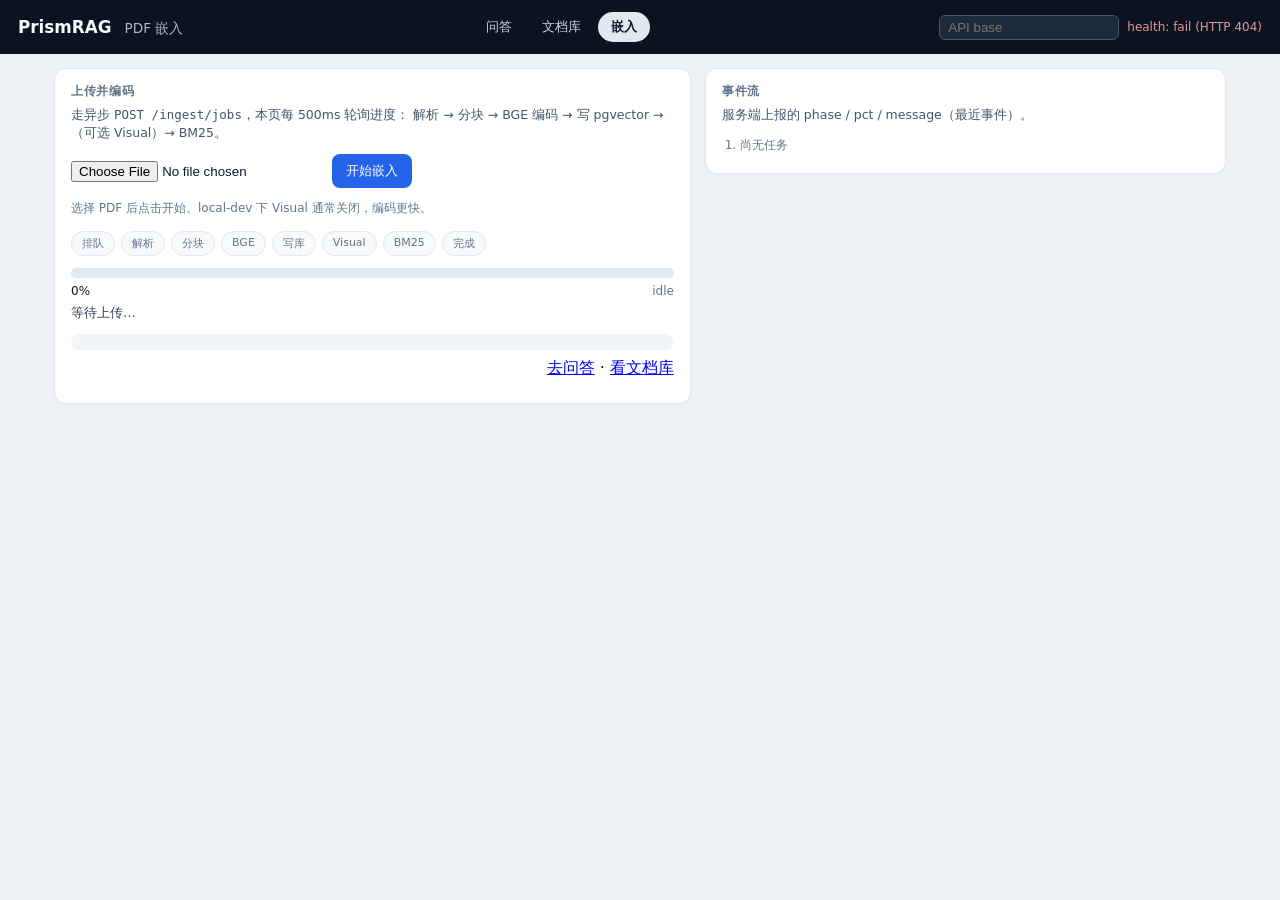
==== static/demo/embed.html @ 08e40cb4 "feat(demo): documents library page + live embed progress Add GET /documents for corpus listing, asyn" ====
<!DOCTYPE html>
<html lang="zh-CN">
<head>
  <meta charset="utf-8" />
  <meta name="viewport" content="width=device-width, initial-scale=1" />
  <title>嵌入 · PrismRAG Demo</title>
  <link rel="stylesheet" href="styles.css" />
</head>
<body>
  <header class="topbar">
    <div class="brand">
      <strong>PrismRAG</strong>
      <span>PDF 嵌入</span>
    </div>
    <nav id="main-nav" class="main-nav" aria-label="Demo pages"></nav>
    <div class="top-right">
      <input id="api-base" class="api-base" type="text" placeholder="API base" value="" title="Empty = same origin" aria-label="API base" />
      <span id="health" class="health">health: —</span>
    </div>
  </header>
  <div id="error" class="error-bar" role="alert"></div>

  <main class="page layout-embed">
    <section class="panel">
      <h2>上传并编码</h2>
      <p class="panel-hint">
        走异步 <code>POST /ingest/jobs</code>，本页每 500ms 轮询进度：
        解析 → 分块 → BGE 编码 → 写 pgvector →（可选 Visual）→ BM25。
      </p>
      <div class="upload-row">
        <input type="file" id="pdf-file" accept="application/pdf,.pdf" aria-label="PDF" />
        <button type="button" class="primary" id="btn-start">开始嵌入</button>
      </div>
      <p id="file-hint" class="muted">选择 PDF 后点击开始。local-dev 下 Visual 通常关闭，编码更快。</p>

      <div class="phase-track" id="phase-track" aria-label="ingest phases">
        <div class="phase" data-phase="queued">排队</div>
        <div class="phase" data-phase="parse">解析</div>
        <div class="phase" data-phase="chunk">分块</div>
        <div class="phase" data-phase="embed_text">BGE</div>
        <div class="phase" data-phase="write_pg">写库</div>
        <div class="phase" data-phase="embed_visual">Visual</div>
        <div class="phase" data-phase="bm25">BM25</div>
        <div class="phase" data-phase="done">完成</div>
      </div>

      <div class="progress-wrap">
        <div class="progress-bar"><i id="progress-fill" style="width:0%"></i></div>
        <div class="progress-meta">
          <span id="progress-pct">0%</span>
          <span id="progress-phase" class="muted">idle</span>
        </div>
        <p id="progress-msg" class="progress-msg">等待上传…</p>
      </div>

      <div class="job-meta meta-row" id="job-meta"></div>
      <div class="row-between" id="done-actions" hidden>
        <span class="ok-text" id="done-summary"></span>
        <span>
          <a id="link-ask" href="index.html">去问答</a>
          ·
          <a href="documents.html">看文档库</a>
        </span>
      </div>
    </section>

    <section class="panel">
      <h2>事件流</h2>
      <p class="panel-hint">服务端上报的 phase / pct / message（最近事件）。</p>
      <ol class="event-log" id="event-log">
        <li class="muted">尚无任务</li>
      </ol>
    </section>
  </main>
  <script src="common.js"></script>
  <script src="embed.js"></script>
</body>
</html>
---- static/demo/styles.css ----
/* static/demo/styles.css */
:root {
  --bg: #eef2f7;
  --panel: #ffffff;
  --ink: #0f172a;
  --muted: #64748b;
  --line: #e2e8f0;
  --accent: #2563eb;
  --top: #0b1220;
  --ok: #16a34a;
  --bad: #dc2626;
  --warn: #d97706;
  --bm25: #0d9488;
  --dense: #2563eb;
  --visual: #a855f7;
  font-family: ui-sans-serif, system-ui, -apple-system, "Segoe UI", sans-serif;
}
* { box-sizing: border-box; }
body {
  margin: 0;
  background: var(--bg);
  color: var(--ink);
  min-height: 100vh;
}
.topbar {
  display: flex;
  flex-wrap: wrap;
  gap: 12px;
  align-items: center;
  justify-content: space-between;
  padding: 12px 18px;
  background: var(--top);
  color: #f8fafc;
}
.brand strong { font-size: 1.05rem; }
.brand span { opacity: 0.7; margin-left: 8px; font-size: 0.85rem; }
.top-right { display: flex; flex-wrap: wrap; gap: 8px; align-items: center; }
.chip {
  background: #1e3a5f;
  color: #e0f2fe;
  border: none;
  border-radius: 999px;
  padding: 4px 10px;
  font-size: 12px;
  cursor: pointer;
}
.chip:hover, .chip[aria-expanded="true"] { outline: 1px solid #38bdf8; }
.mode-toggle button {
  border: 1px solid #475569;
  background: transparent;
  color: #e2e8f0;
  border-radius: 999px;
  padding: 4px 12px;
  cursor: pointer;
}
.mode-toggle button.active {
  background: #22c55e;
  color: #052e16;
  border-color: #22c55e;
}
.api-base {
  width: 180px;
  padding: 4px 8px;
  border-radius: 6px;
  border: 1px solid #475569;
  background: #1e293b;
  color: #f8fafc;
}
.health { font-size: 12px; opacity: 0.9; }
.health.ok { color: #86efac; }
.health.bad { color: #fca5a5; }
.chip-detail {
  display: none;
  position: absolute;
  right: 18px;
  top: 58px;
  max-width: 420px;
  background: #1e293b;
  color: #e2e8f0;
  padding: 10px 12px;
  border-radius: 8px;
  font-size: 12px;
  z-index: 20;
  box-shadow: 0 8px 24px rgba(0,0,0,.35);
}
.chip-detail.open { display: block; }
.layout {
  display: grid;
  grid-template-columns: 1fr 1.15fr;
  gap: 14px;
  padding: 14px;
  max-width: 1480px;
  margin: 0 auto;
  align-items: start;
}
@media (max-width: 1024px) {
  .layout { grid-template-columns: 1fr; }
}
.panel {
  background: var(--panel);
  border: 1px solid var(--line);
  border-radius: 12px;
  padding: 14px 16px;
  box-shadow: 0 1px 2px rgba(15, 23, 42, 0.04);
}
.panel-right { min-height: 70vh; }
.panel h2 {
  margin: 0 0 6px;
  font-size: 0.78rem;
  letter-spacing: 0.06em;
  text-transform: uppercase;
  color: var(--muted);
}
.panel-hint {
  margin: 0 0 12px;
  font-size: 12.5px;
  color: #475569;
  line-height: 1.45;
}
.section-label {
  margin: 14px 0 8px;
  font-size: 12px;
  font-weight: 600;
  color: #334155;
}
.section-label .muted { font-weight: 400; }
.upload-row, .ask-row {
  display: flex;
  gap: 8px;
  flex-wrap: wrap;
  margin-bottom: 10px;
  align-items: center;
}
button.primary {
  background: var(--accent);
  color: #fff;
  border: none;
  border-radius: 8px;
  padding: 8px 14px;
  cursor: pointer;
}
button.primary:disabled { opacity: 0.5; cursor: not-allowed; }
.presets { display: flex; flex-wrap: wrap; gap: 6px; margin-bottom: 10px; }
.presets button {
  border: none;
  background: #e0f2fe;
  color: #0c4a6e;
  border-radius: 999px;
  padding: 5px 10px;
  cursor: pointer;
  font-size: 12px;
}
.presets button.reject { background: #fee2e2; color: #7f1d1d; }
#query {
  flex: 1;
  min-width: 200px;
  padding: 10px 12px;
  border-radius: 8px;
  border: 1px solid var(--line);
}
.answer-box {
  border: 1px solid var(--line);
  border-radius: 8px;
  padding: 12px;
  min-height: 88px;
  margin-bottom: 10px;
  line-height: 1.55;
  white-space: pre-wrap;
  background: #f8fafc;
}
.citation {
  border-left: 3px solid var(--accent);
  background: #f8fafc;
  padding: 8px 10px;
  margin-bottom: 6px;
  border-radius: 0 6px 6px 0;
  font-size: 13px;
}
.citation .meta { color: var(--muted); font-size: 12px; margin-bottom: 4px; }

/* ── Pipeline ── */
.pipeline {
  list-style: none;
  display: flex;
  flex-wrap: wrap;
  align-items: stretch;
  gap: 4px;
  margin: 0 0 4px;
  padding: 10px;
  background: linear-gradient(180deg, #0f172a 0%, #1e293b 100%);
  border-radius: 10px;
  color: #e2e8f0;
}
.pipe-step {
  flex: 1 1 88px;
  min-width: 84px;
  padding: 8px;
  border-radius: 8px;
  background: rgba(255,255,255,0.04);
  border: 1px solid transparent;
  display: flex;
  flex-direction: column;
  gap: 2px;
}
.pipe-step.idle { opacity: 0.55; }
.pipe-step.done {
  opacity: 1;
  border-color: rgba(34, 197, 94, 0.45);
  background: rgba(34, 197, 94, 0.08);
}
.pipe-step.active {
  opacity: 1;
  border-color: rgba(56, 189, 248, 0.6);
  background: rgba(56, 189, 248, 0.1);
}
.pipe-step.warn {
  opacity: 1;
  border-color: rgba(234, 179, 8, 0.5);
  background: rgba(234, 179, 8, 0.08);
}
.pipe-step.skip {
  opacity: 0.7;
  border-color: rgba(148, 163, 184, 0.35);
}
.pipe-num {
  font-size: 10px;
  font-weight: 700;
  color: #94a3b8;
}
.pipe-title { font-size: 12px; font-weight: 600; }
.pipe-sub { font-size: 10px; color: #94a3b8; line-height: 1.3; word-break: break-word; }
.pipe-arrow {
  align-self: center;
  color: #64748b;
  font-size: 12px;
  padding: 0 2px;
  flex: 0 0 auto;
}

/* ── Routes ── */
.routes {
  display: grid;
  grid-template-columns: 1fr 1fr 1fr;
  gap: 8px;
  margin-bottom: 4px;
}
@media (max-width: 720px) {
  .routes { grid-template-columns: 1fr; }
}
.route-col {
  background: #f8fafc;
  border: 1px solid var(--line);
  border-radius: 10px;
  padding: 10px;
  font-size: 12px;
  min-height: 140px;
}
.route-col[data-route="bm25"] { border-top: 3px solid var(--bm25); }
.route-col[data-route="dense"] { border-top: 3px solid var(--dense); }
.route-col[data-route="visual"] { border-top: 3px solid var(--visual); }
.route-head {
  display: flex;
  justify-content: space-between;
  align-items: baseline;
  gap: 6px;
  margin-bottom: 4px;
}
.route-head h3 { margin: 0; font-size: 13px; }
.route-badge {
  font-size: 10px;
  color: var(--muted);
  background: #fff;
  border: 1px solid var(--line);
  border-radius: 999px;
  padding: 1px 6px;
  white-space: nowrap;
}
.route-desc {
  margin: 0 0 8px;
  font-size: 11px;
  color: var(--muted);
  line-height: 1.35;
}
.route-col ul { padding: 0; margin: 0; }
.route-col li {
  list-style: none;
  margin: 0 0 8px;
  padding: 6px 7px;
  background: #fff;
  border: 1px solid var(--line);
  border-radius: 6px;
}
.hit-rank {
  display: inline-block;
  width: 18px;
  height: 18px;
  line-height: 18px;
  text-align: center;
  border-radius: 4px;
  background: #e2e8f0;
  font-size: 10px;
  font-weight: 700;
  margin-right: 4px;
}
.hit-page {
  font-weight: 600;
  color: #0f172a;
}
.hit-id {
  display: block;
  font-family: ui-monospace, SFMono-Regular, Menlo, monospace;
  font-size: 10px;
  color: #64748b;
  margin-top: 2px;
  overflow: hidden;
  text-overflow: ellipsis;
  white-space: nowrap;
}
.score-bar {
  margin-top: 5px;
  height: 4px;
  background: #e2e8f0;
  border-radius: 999px;
  overflow: hidden;
}
.score-bar > i {
  display: block;
  height: 100%;
  background: var(--accent);
  border-radius: 999px;
}
.route-col[data-route="bm25"] .score-bar > i { background: var(--bm25); }
.route-col[data-route="dense"] .score-bar > i { background: var(--dense); }
.route-col[data-route="visual"] .score-bar > i { background: var(--visual); }
.score-num {
  float: right;
  font-variant-numeric: tabular-nums;
  color: var(--muted);
  font-size: 10px;
}
.empty-route {
  color: var(--muted);
  font-size: 11px;
  line-height: 1.4;
  padding: 8px 4px;
}

/* ── Fuse ── */
.fuse-box {
  border: 1px solid var(--line);
  border-radius: 10px;
  padding: 10px 12px;
  background: #f8fafc;
  font-size: 12.5px;
  line-height: 1.45;
}
.fuse-tags { display: flex; flex-wrap: wrap; gap: 6px; margin-top: 8px; }
.fuse-tag {
  display: inline-flex;
  align-items: center;
  gap: 4px;
  padding: 3px 8px;
  border-radius: 999px;
  font-size: 11px;
  background: #ecfdf5;
  color: #065f46;
  border: 1px solid #a7f3d0;
}
.fuse-tag.weak {
  background: #fff7ed;
  color: #9a3412;
  border-color: #fed7aa;
}
.fuse-tag .dot {
  width: 6px;
  height: 6px;
  border-radius: 50%;
  background: currentColor;
}

/* ── Gates ── */
.gates {
  display: grid;
  grid-template-columns: 1fr 1fr;
  gap: 8px;
}
@media (max-width: 720px) {
  .gates { grid-template-columns: 1fr; }
}
.gate-card {
  border: 1px solid var(--line);
  border-radius: 10px;
  padding: 10px;
  background: #fff;
}
.gate-card.on { border-color: #86efac; background: #f0fdf4; }
.gate-card.off { border-color: var(--line); }
.gate-card.warn { border-color: #fcd34d; background: #fffbeb; }
.gate-title {
  font-size: 13px;
  font-weight: 600;
  margin-bottom: 4px;
}
.gate-when {
  font-weight: 400;
  font-size: 11px;
  color: var(--muted);
  margin-left: 4px;
}
.gate-status {
  font-size: 12px;
  font-weight: 600;
  margin-bottom: 4px;
}
.gate-status.ok { color: var(--ok); }
.gate-status.off { color: var(--muted); }
.gate-status.bad { color: var(--bad); }
.gate-detail { font-size: 11px; line-height: 1.4; }

.meta-row {
  display: flex;
  flex-wrap: wrap;
  gap: 10px 16px;
  font-size: 12px;
  margin-bottom: 8px;
  padding: 8px 10px;
  background: #f1f5f9;
  border-radius: 8px;
}
.meta-row code {
  font-size: 11px;
  background: #e2e8f0;
  padding: 1px 5px;
  border-radius: 4px;
}
.eng {
  background: #0f172a;
  color: #e2e8f0;
  border-radius: 8px;
  padding: 10px;
  font-size: 12px;
}
.eng summary { cursor: pointer; font-weight: 600; }
.eng pre {
  overflow: auto;
  max-height: 280px;
  background: #020617;
  padding: 8px;
  border-radius: 6px;
  font-size: 11px;
}
.error-bar {
  display: none;
  margin: 0 14px;
  padding: 10px 12px;
  border-radius: 8px;
  background: #fef2f2;
  color: #991b1b;
  border: 1px solid #fecaca;
}
.error-bar.show { display: block; }
.footnote {
  max-width: 1480px;
  margin: 0 auto 24px;
  padding: 0 14px;
  color: var(--muted);
  font-size: 12px;
}
.muted { color: var(--muted); font-size: 12px; }
.spinner { opacity: 0.7; font-size: 13px; }

/* ── Nav ── */
.main-nav {
  display: flex;
  gap: 4px;
  flex-wrap: wrap;
}
.nav-link {
  color: #cbd5e1;
  text-decoration: none;
  font-size: 13px;
  padding: 5px 12px;
  border-radius: 999px;
  border: 1px solid transparent;
}
.nav-link:hover { color: #fff; background: rgba(255,255,255,0.06); }
.nav-link.active {
  color: #0f172a;
  background: #e2e8f0;
  font-weight: 600;
}
.ghost-dark {
  background: transparent;
  border: 1px solid #475569;
  color: #e2e8f0;
  border-radius: 8px;
  padding: 4px 10px;
  cursor: pointer;
  font-size: 12px;
}
.ghost-dark:hover { border-color: #94a3b8; }

/* ── Multi-page layout ── */
.page {
  max-width: 1100px;
  margin: 0 auto;
  padding: 14px;
}
.layout-embed {
  display: grid;
  grid-template-columns: 1.1fr 0.9fr;
  gap: 14px;
  max-width: 1200px;
  margin: 0 auto;
  padding: 14px;
  align-items: start;
}
@media (max-width: 900px) {
  .layout-embed { grid-template-columns: 1fr; }
}
.stat-grid {
  display: grid;
  grid-template-columns: repeat(6, 1fr);
  gap: 8px;
}
@media (max-width: 900px) {
  .stat-grid { grid-template-columns: repeat(3, 1fr); }
}
.stat-card {
  background: #f8fafc;
  border: 1px solid var(--line);
  border-radius: 10px;
  padding: 12px 10px;
  text-align: center;
}
.stat-val {
  font-size: 1.35rem;
  font-weight: 700;
  font-variant-numeric: tabular-nums;
  color: #0f172a;
}
.stat-lbl {
  font-size: 11px;
  color: var(--muted);
  margin-top: 4px;
}
.row-between {
  display: flex;
  justify-content: space-between;
  align-items: center;
  gap: 10px;
  margin-bottom: 10px;
  flex-wrap: wrap;
}
.primary-link {
  color: var(--accent);
  font-size: 13px;
  font-weight: 600;
  text-decoration: none;
}
.table-wrap { overflow-x: auto; }
.doc-table {
  width: 100%;
  border-collapse: collapse;
  font-size: 13px;
}
.doc-table th, .doc-table td {
  text-align: left;
  padding: 8px 10px;
  border-bottom: 1px solid var(--line);
}
.doc-table th {
  font-size: 11px;
  text-transform: uppercase;
  letter-spacing: 0.04em;
  color: var(--muted);
  background: #f8fafc;
}
.doc-table code {
  font-size: 11px;
  background: #f1f5f9;
  padding: 1px 5px;
  border-radius: 4px;
}
.doc-table a { color: var(--accent); }

/* embed progress */
.phase-track {
  display: flex;
  flex-wrap: wrap;
  gap: 6px;
  margin: 14px 0 12px;
}
.phase {
  font-size: 11px;
  padding: 4px 10px;
  border-radius: 999px;
  border: 1px solid var(--line);
  color: var(--muted);
  background: #f8fafc;
}
.phase.active {
  border-color: #38bdf8;
  background: #e0f2fe;
  color: #0c4a6e;
  font-weight: 600;
}
.phase.done {
  border-color: #86efac;
  background: #f0fdf4;
  color: #166534;
}
.phase.error {
  border-color: #fca5a5;
  background: #fef2f2;
  color: #991b1b;
}
.progress-wrap { margin: 8px 0 12px; }
.progress-bar {
  height: 10px;
  background: #e2e8f0;
  border-radius: 999px;
  overflow: hidden;
}
.progress-bar > i {
  display: block;
  height: 100%;
  background: linear-gradient(90deg, #2563eb, #22c55e);
  border-radius: 999px;
  transition: width 0.25s ease;
}
.progress-meta {
  display: flex;
  justify-content: space-between;
  margin-top: 6px;
  font-size: 12px;
  font-variant-numeric: tabular-nums;
}
.progress-msg {
  margin: 6px 0 0;
  font-size: 13px;
  color: #334155;
}
.event-log {
  margin: 0;
  padding: 0 0 0 18px;
  max-height: 420px;
  overflow: auto;
  font-size: 12px;
  line-height: 1.55;
}
.event-log li { margin-bottom: 4px; }
.ev-time { color: var(--muted); font-variant-numeric: tabular-nums; }
.ev-pct { color: #2563eb; font-variant-numeric: tabular-nums; }
.ok-text { color: var(--ok); font-weight: 600; font-size: 13px; }
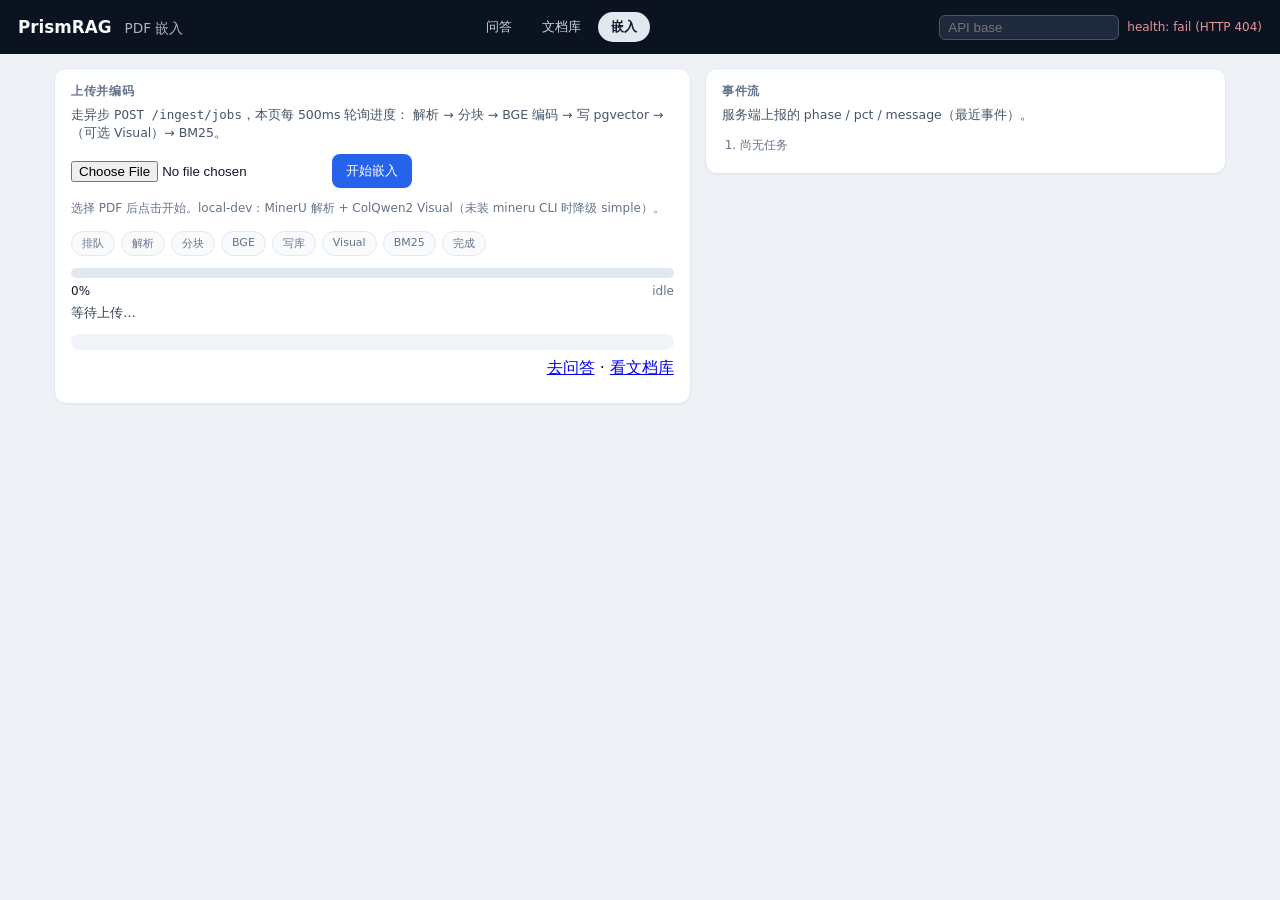
==== commit 3882173d: "feat(local-dev): MinerU parser + ColQwen2 visual for demo Enable production-like parse/visual on loc" ====
--- a/static/demo/embed.html
+++ b/static/demo/embed.html
@@ -31,7 +31,7 @@
         <input type="file" id="pdf-file" accept="application/pdf,.pdf" aria-label="PDF" />
         <button type="button" class="primary" id="btn-start">开始嵌入</button>
       </div>
-      <p id="file-hint" class="muted">选择 PDF 后点击开始。local-dev 下 Visual 通常关闭，编码更快。</p>
+      <p id="file-hint" class="muted">选择 PDF 后点击开始。local-dev：MinerU 解析 + ColQwen2 Visual（未装 mineru CLI 时降级 simple）。</p>
 
       <div class="phase-track" id="phase-track" aria-label="ingest phases">
         <div class="phase" data-phase="queued">排队</div>
